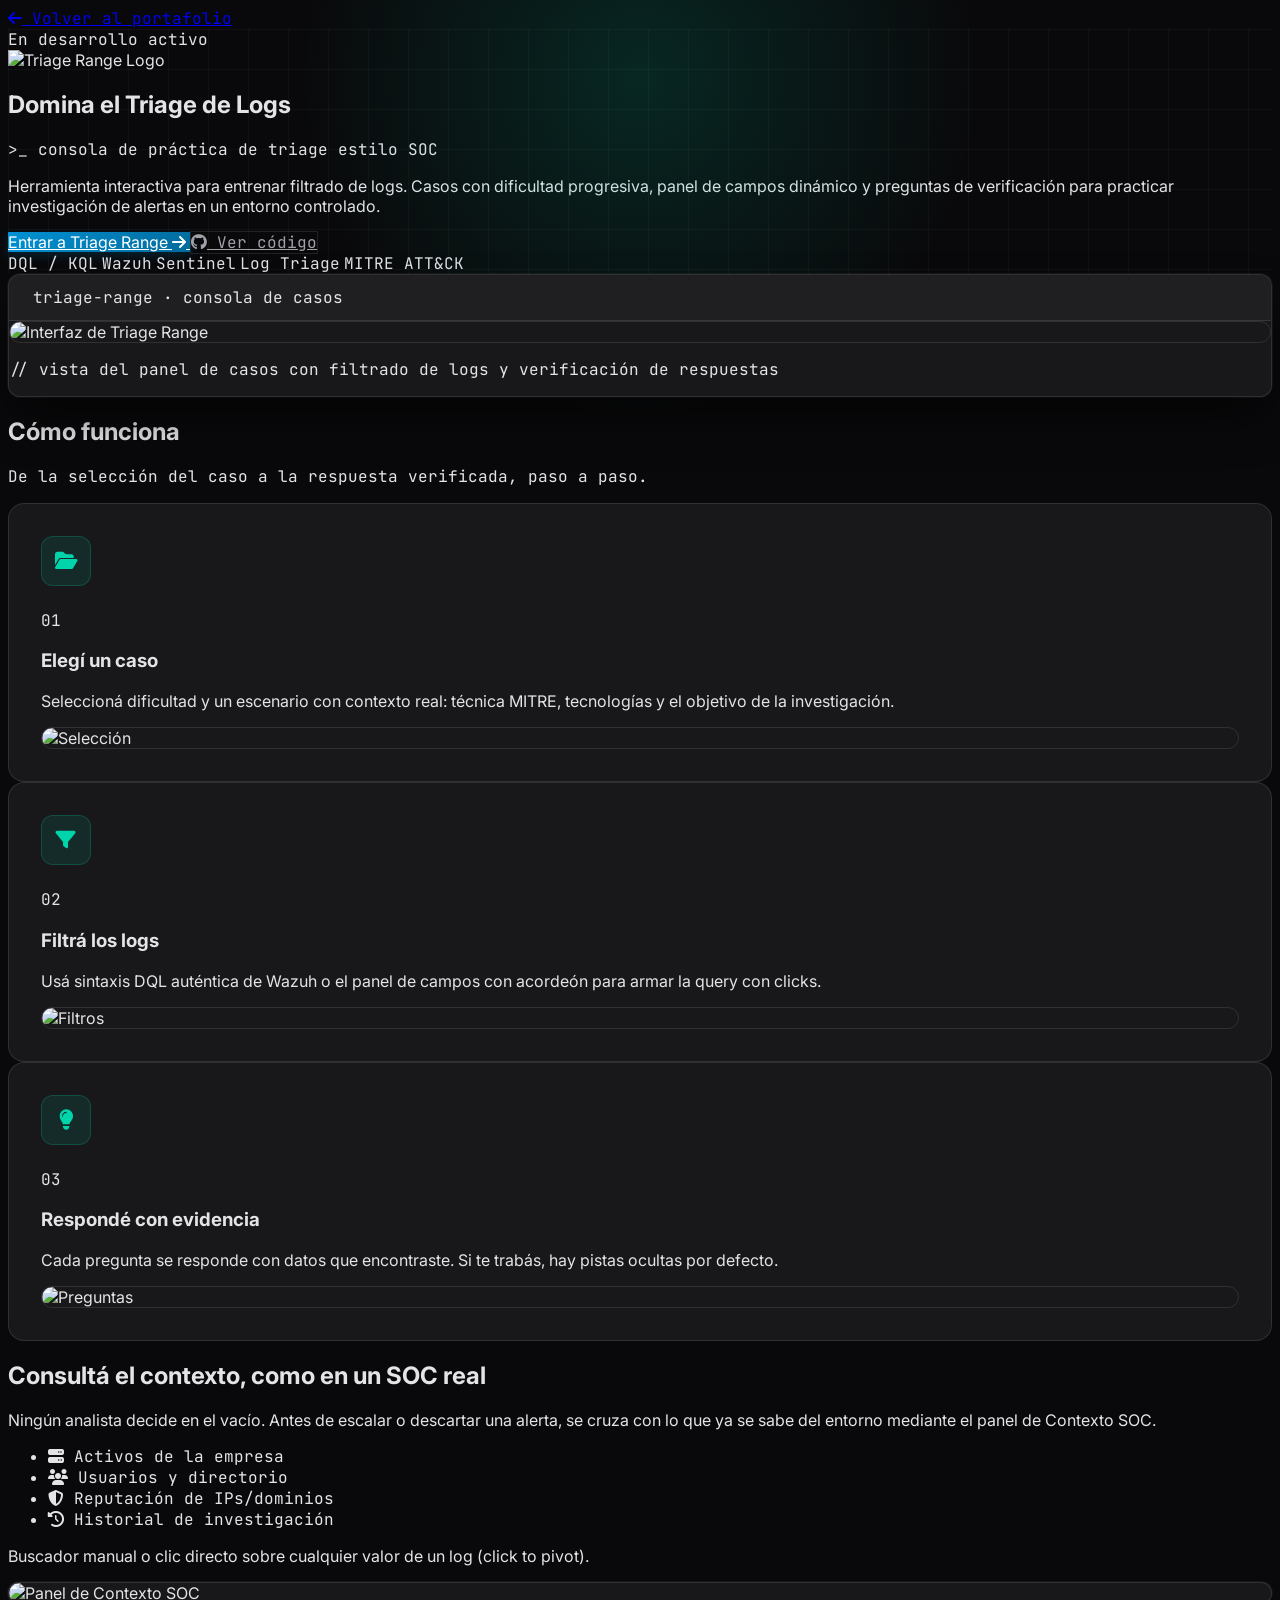
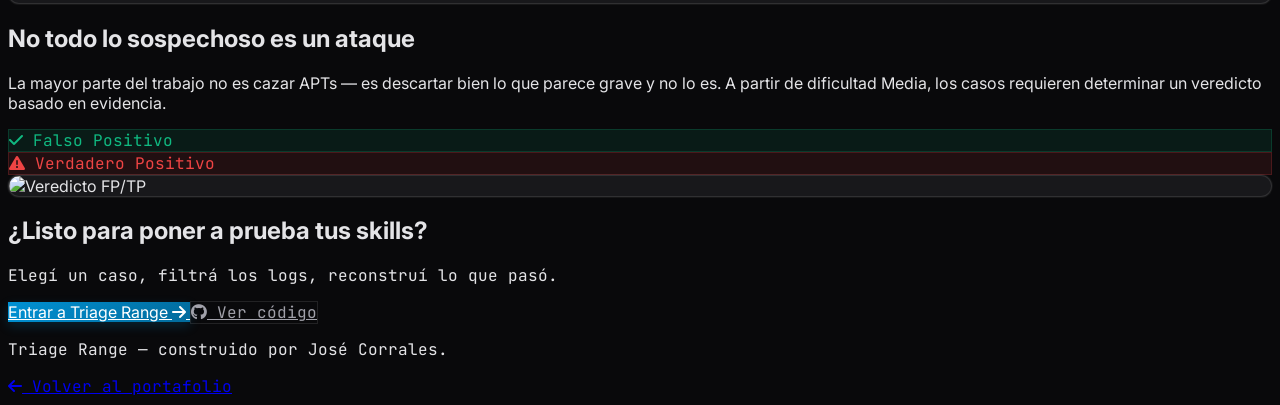
==== triage-range.html @ 8f10dc95 "Add files via upload" ====
<!DOCTYPE html>

<html lang="es"><head>
<meta charset="utf-8"/>
<meta content="width=device-width, initial-scale=1.0" name="viewport"/>
<title>Triage Range · José Corrales</title>
<script src="https://cdn.tailwindcss.com?plugins=forms,container-queries"></script>
<link href="https://fonts.googleapis.com" rel="preconnect"/>
<link crossorigin="" href="https://fonts.gstatic.com" rel="preconnect"/>
<link href="https://fonts.googleapis.com/css2?family=Inter:opsz,wght@14..32,300..700&amp;family=JetBrains+Mono:wght@400;500;600;700&amp;display=swap" rel="stylesheet"/>
<link href="https://cdnjs.cloudflare.com/ajax/libs/font-awesome/6.4.0/css/all.min.css" rel="stylesheet"/>
<link href="img/favicon.ico" rel="icon" type="image/x-icon"/>
<style>
        :root {
            --tr-accent: #00d4aa;
            --tr-accent-hover: #00e6b8;
            --tr-accent-2: #0091d4;
            --tr-bg: #09090b;
            --tr-bg-card: #18181b;
            --tr-border: rgba(255, 255, 255, 0.1);
            --tr-text: #e4e4e7;
            --tr-text-muted: #a1a1aa;
        }

        body {
            font-family: 'Inter', sans-serif;
            background-color: var(--tr-bg);
            color: var(--tr-text);
            overflow-x: hidden;
        }

        .font-mono {
            font-family: 'JetBrains Mono', monospace;
        }

        /* Hero Background with Grid and Glow */
        .hero-bg {
            position: relative;
            background-image: 
                linear-gradient(rgba(255, 255, 255, 0.03) 1px, transparent 1px),
                linear-gradient(90deg, rgba(255, 255, 255, 0.03) 1px, transparent 1px);
            background-size: 40px 40px;
        }
        .hero-glow {
            position: absolute;
            top: 20%;
            left: 50%;
            transform: translate(-50%, -50%);
            width: 800px;
            height: 800px;
            background: radial-gradient(circle, rgba(0, 212, 170, 0.15) 0%, transparent 60%);
            pointer-events: none;
            z-index: 0;
        }

        /* Buttons */
        .btn-primary {
            background: linear-gradient(135deg, var(--tr-accent-2), #026b9c);
            color: white;
            transition: all 0.3s ease;
            box-shadow: 0 4px 12px rgba(0, 145, 212, 0.2);
        }
        .btn-primary:hover {
            transform: translateY(-2px);
            background: linear-gradient(135deg, var(--tr-accent), var(--tr-accent-2));
            box-shadow: 0 6px 20px rgba(0, 212, 170, 0.3);
            color: #04120e;
        }
        
        .btn-secondary {
            background: transparent;
            border: 1px solid var(--tr-border);
            color: var(--tr-text-muted);
            transition: all 0.3s ease;
        }
        .btn-secondary:hover {
            border-color: var(--tr-accent);
            color: var(--tr-accent);
            background: rgba(0, 212, 170, 0.05);
        }

        /* Terminal Showcase */
        .terminal-mockup {
            background: var(--tr-bg-card);
            border: 1px solid var(--tr-border);
            border-radius: 12px;
            box-shadow: 0 25px 50px -12px rgba(0, 0, 0, 0.7), 0 0 0 1px rgba(255,255,255,0.05);
            overflow: hidden;
            position: relative;
        }
        .terminal-header {
            background: rgba(255, 255, 255, 0.03);
            border-bottom: 1px solid var(--tr-border);
            padding: 12px 16px;
            display: flex;
            align-items: center;
            gap: 8px;
        }
        .terminal-dot {
            width: 10px;
            height: 10px;
            border-radius: 50%;
            background: #475569;
        }

        /* Feature Cards */
        .feature-card {
            background: var(--tr-bg-card);
            border: 1px solid var(--tr-border);
            border-radius: 16px;
            padding: 32px;
            transition: all 0.3s ease;
            position: relative;
            overflow: hidden;
        }
        .feature-card:hover {
            transform: translateY(-4px);
            border-color: rgba(0, 212, 170, 0.3);
            box-shadow: 0 10px 30px -10px rgba(0, 212, 170, 0.1);
        }
        .feature-icon-wrapper {
            width: 48px;
            height: 48px;
            border-radius: 12px;
            background: rgba(0, 212, 170, 0.1);
            color: var(--tr-accent);
            display: flex;
            align-items: center;
            justify-content: center;
            font-size: 1.25rem;
            margin-bottom: 24px;
            border: 1px solid rgba(0, 212, 170, 0.2);
        }

        /* Image Wrapper with Lupa */
        .tr-img-wrapper {
            position: relative;
            border-radius: 12px;
            overflow: hidden;
            border: 1px solid var(--tr-border);
            cursor: zoom-in;
        }
        .tr-img-overlay {
            position: absolute;
            inset: 0;
            background: rgba(0,0,0, 0.5);
            display: flex;
            align-items: center;
            justify-content: center;
            opacity: 0;
            transition: opacity 0.3s ease;
        }
        .tr-img-overlay i {
            color: #04120e;
            background: var(--tr-accent);
            width: 48px;
            height: 48px;
            border-radius: 50%;
            display: flex;
            align-items: center;
            justify-content: center;
            font-size: 1.25rem;
            transform: scale(0.8);
            transition: transform 0.3s cubic-bezier(0.16, 1, 0.3, 1);
        }
        .tr-img-wrapper:hover .tr-img-overlay { opacity: 1; }
        .tr-img-wrapper:hover .tr-img-overlay i { transform: scale(1); }
        .tr-img-wrapper img { transition: transform 0.4s ease; }
        .tr-img-wrapper:hover img { transform: scale(1.03); }

        /* Badges */
        .badge-fp {
            background: rgba(16, 185, 129, 0.1);
            color: #10b981;
            border: 1px solid rgba(16, 185, 129, 0.2);
        }
        .badge-tp {
            background: rgba(239, 68, 68, 0.1);
            color: #ef4444;
            border: 1px solid rgba(239, 68, 68, 0.2);
        }

        /* Lightbox */
        .tr-modal {
            display: none;
            position: fixed;
            inset: 0;
            z-index: 50;
            background: rgba(0, 0, 0, 0.9);
            backdrop-filter: blur(8px);
            align-items: center;
            justify-content: center;
            padding: 24px;
            opacity: 0;
            transition: opacity 0.3s ease;
        }
        .tr-modal.active {
            display: flex;
            opacity: 1;
        }
        .tr-modal-content {
            position: relative;
            max-width: 90vw;
            max-height: 90vh;
            border-radius: 12px;
            overflow: auto;
            border: 1px solid var(--tr-border);
            transform: scale(0.95);
            transition: transform 0.3s cubic-bezier(0.16, 1, 0.3, 1);
        }
        .tr-modal.active .tr-modal-content { transform: scale(1); }
        .tr-modal-content img {
            display: block;
            max-width: 100%;
            height: auto;
            cursor: zoom-in;
            transition: transform 0.3s ease;
        }
        .tr-modal-content img.zoomed {
            transform: scale(1.5);
            cursor: zoom-out;
        }
        .tr-modal-close {
            position: fixed;
            top: 24px;
            right: 24px;
            width: 48px;
            height: 48px;
            border-radius: 50%;
            background: rgba(0, 0, 0, 0.8);
            border: 1px solid var(--tr-border);
            color: var(--tr-text);
            display: flex;
            align-items: center;
            justify-content: center;
            cursor: pointer;
            z-index: 60;
            transition: all 0.2s ease;
        }
        .tr-modal-close:hover {
            background: var(--tr-accent);
            color: #04120e;
            transform: scale(1.1);
        }

        /* Glow effect on hover for cards */
        .glow-card::before {
            content: "";
            position: absolute;
            top: 0; left: 0; right: 0; bottom: 0;
            border-radius: inherit;
            padding: 1px;
            background: linear-gradient(45deg, transparent, rgba(0, 212, 170, 0.3), transparent);
            -webkit-mask: linear-gradient(#fff 0 0) content-box, linear-gradient(#fff 0 0);
            -webkit-mask-composite: xor;
            mask-composite: exclude;
            opacity: 0;
            transition: opacity 0.3s ease;
        }
        .glow-card:hover::before { opacity: 1; }
    </style>
</head>
<body>
<!-- Back Link -->
<div class="absolute top-6 left-6 z-20">
<a class="font-mono text-sm text-zinc-400 hover:text-[#00d4aa] transition-colors flex items-center gap-2" href="index.html#lab-projects">
<i class="fas fa-arrow-left"></i> Volver al portafolio
        </a>
</div>
<!-- 1. Hero Section -->
<section class="hero-bg min-h-screen flex flex-col justify-center pt-24 pb-16 px-6 lg:px-8 relative overflow-hidden">
<div class="hero-glow"></div>
<div class="relative z-10 max-w-5xl mx-auto text-center">
<div class="inline-flex items-center gap-2 font-mono text-xs font-semibold uppercase tracking-wider text-[#00d4aa] bg-[#00d4aa]/10 border border-[#00d4aa]/20 rounded-full px-4 py-2 mb-8">
<span class="w-2 h-2 rounded-full bg-[#00d4aa] shadow-[0_0_8px_#00d4aa]"></span> En desarrollo activo
            </div>
<div class="w-24 h-24 mx-auto bg-zinc-900 border border-zinc-800 rounded-2xl p-4 shadow-2xl mb-8 flex items-center justify-center">
<img alt="Triage Range Logo" class="w-full h-full object-contain" src="img/logo-512.png"/>
</div>
<h1 class="text-4xl md:text-6xl lg:text-7xl font-bold tracking-tight text-white mb-6">
                Domina el <span class="text-transparent bg-clip-text bg-gradient-to-r from-[#00d4aa] to-[#0091d4]">Triage de Logs</span>
</h1>
<p class="font-mono text-sm md:text-base text-[#00d4aa] mb-6">
                &gt;_ consola de práctica de triage estilo SOC
            </p>
<p class="text-lg md:text-xl text-zinc-400 max-w-3xl mx-auto mb-10 leading-relaxed">
                Herramienta interactiva para entrenar filtrado de logs. Casos con dificultad progresiva, 
                panel de campos dinámico y preguntas de verificación para practicar investigación 
                de alertas en un entorno controlado.
            </p>
<div class="flex flex-col sm:flex-row items-center justify-center gap-4 mb-12">
<a class="btn-primary flex items-center gap-2 px-8 py-4 rounded-lg font-semibold text-sm w-full sm:w-auto justify-center" href="https://github.com/Jcorrales02/Cibersecurity-portafolio/tree/main/homelabs/app3">
                    Entrar a Triage Range <i class="fas fa-arrow-right"></i>
</a>
<a class="btn-secondary flex items-center gap-2 px-8 py-4 rounded-lg font-mono text-sm w-full sm:w-auto justify-center" href="https://github.com/Jcorrales02/Cibersecurity-portafolio/tree/main/homelabs/app3" rel="noopener" target="_blank">
<i class="fab fa-github"></i> Ver código
                </a>
</div>
<div class="flex flex-wrap justify-center gap-3 max-w-2xl mx-auto">
<span class="font-mono text-xs text-[#00d4aa] bg-[#00d4aa]/10 border border-[#00d4aa]/20 px-3 py-1.5 rounded-md">DQL / KQL</span>
<span class="font-mono text-xs text-[#00d4aa] bg-[#00d4aa]/10 border border-[#00d4aa]/20 px-3 py-1.5 rounded-md">Wazuh</span>
<span class="font-mono text-xs text-[#00d4aa] bg-[#00d4aa]/10 border border-[#00d4aa]/20 px-3 py-1.5 rounded-md">Sentinel</span>
<span class="font-mono text-xs text-[#00d4aa] bg-[#00d4aa]/10 border border-[#00d4aa]/20 px-3 py-1.5 rounded-md">Log Triage</span>
<span class="font-mono text-xs text-[#00d4aa] bg-[#00d4aa]/10 border border-[#00d4aa]/20 px-3 py-1.5 rounded-md">MITRE ATT&amp;CK</span>
</div>
</div>
</section>
<!-- 2. Screenshot Showcase -->
<section class="max-w-7xl mx-auto px-6 lg:px-8 -mt-16 mb-32 relative z-20">
<div class="terminal-mockup">
<div class="terminal-header">
<div class="flex gap-2">
<span class="terminal-dot"></span>
<span class="terminal-dot"></span>
<span class="terminal-dot"></span>
</div>
<span class="font-mono text-xs text-zinc-500 ml-4">triage-range · consola de casos</span>
</div>
<div class="tr-img-wrapper zoomable-trigger border-0 rounded-none">
<img alt="Interfaz de Triage Range" class="w-full block" src="img/triagerange.png"/>
<div class="tr-img-overlay"><i class="fas fa-search-plus"></i></div>
</div>
<div class="p-4 border-t border-white/5 bg-zinc-900/50">
<p class="font-mono text-xs text-zinc-500">// vista del panel de casos con filtrado de logs y verificación de respuestas</p>
</div>
</div>
</section>
<!-- 3. Feature Grid -->
<section class="py-24 bg-zinc-950">
<div class="max-w-7xl mx-auto px-6 lg:px-8">
<div class="text-center max-w-3xl mx-auto mb-16">
<h2 class="text-3xl md:text-4xl font-bold text-white mb-4">Cómo funciona</h2>
<p class="font-mono text-zinc-400">De la selección del caso a la respuesta verificada, paso a paso.</p>
</div>
<div class="grid grid-cols-1 md:grid-cols-2 lg:grid-cols-3 gap-6">
<!-- Card 1 -->
<div class="feature-card glow-card">
<div class="flex items-center justify-between mb-6">
<div class="feature-icon-wrapper mb-0">
<i class="fas fa-folder-open"></i>
</div>
<span class="font-mono text-xs font-bold text-[#00d4aa] bg-[#00d4aa]/10 px-3 py-1 rounded-md border border-[#00d4aa]/20">01</span>
</div>
<h3 class="text-xl font-bold text-white mb-3">Elegí un caso</h3>
<p class="text-zinc-400 text-sm mb-6 leading-relaxed">Seleccioná dificultad y un escenario con contexto real: técnica MITRE, tecnologías y el objetivo de la investigación.</p>
<div class="tr-img-wrapper zoomable-trigger">
<img alt="Selección" class="w-full block" src="img/how-01-casos.png"/>
<div class="tr-img-overlay"><i class="fas fa-search-plus"></i></div>
</div>
</div>
<!-- Card 2 -->
<div class="feature-card glow-card">
<div class="flex items-center justify-between mb-6">
<div class="feature-icon-wrapper mb-0">
<i class="fas fa-filter"></i>
</div>
<span class="font-mono text-xs font-bold text-[#00d4aa] bg-[#00d4aa]/10 px-3 py-1 rounded-md border border-[#00d4aa]/20">02</span>
</div>
<h3 class="text-xl font-bold text-white mb-3">Filtrá los logs</h3>
<p class="text-zinc-400 text-sm mb-6 leading-relaxed">Usá sintaxis DQL auténtica de Wazuh o el panel de campos con acordeón para armar la query con clicks.</p>
<div class="tr-img-wrapper zoomable-trigger">
<img alt="Filtros" class="w-full block" src="img/how-02-filtros.png"/>
<div class="tr-img-overlay"><i class="fas fa-search-plus"></i></div>
</div>
</div>
<!-- Card 3 -->
<div class="feature-card glow-card">
<div class="flex items-center justify-between mb-6">
<div class="feature-icon-wrapper mb-0">
<i class="fas fa-lightbulb"></i>
</div>
<span class="font-mono text-xs font-bold text-[#00d4aa] bg-[#00d4aa]/10 px-3 py-1 rounded-md border border-[#00d4aa]/20">03</span>
</div>
<h3 class="text-xl font-bold text-white mb-3">Respondé con evidencia</h3>
<p class="text-zinc-400 text-sm mb-6 leading-relaxed">Cada pregunta se responde con datos que encontraste. Si te trabás, hay pistas ocultas por defecto.</p>
<div class="tr-img-wrapper zoomable-trigger">
<img alt="Preguntas" class="w-full block" src="img/how-03-preguntas.png"/>
<div class="tr-img-overlay"><i class="fas fa-search-plus"></i></div>
</div>
</div>
</div>
</div>
</section>
<!-- 4. SOC Context Section -->
<section class="py-24 border-y border-white/5 relative bg-zinc-900/30">
<div class="max-w-7xl mx-auto px-6 lg:px-8">
<div class="grid grid-cols-1 lg:grid-cols-2 gap-16 items-center">
<div>
<h2 class="text-3xl md:text-4xl font-bold text-white mb-6">Consultá el contexto, como en un SOC real</h2>
<p class="text-zinc-400 text-lg mb-8 leading-relaxed">Ningún analista decide en el vacío. Antes de escalar o descartar una alerta, se cruza con lo que ya se sabe del entorno mediante el panel de Contexto SOC.</p>
<ul class="space-y-4 mb-8 font-mono text-sm">
<li class="flex items-center gap-3 text-zinc-300">
<i class="fas fa-server text-[#00d4aa]"></i> Activos de la empresa
                        </li>
<li class="flex items-center gap-3 text-zinc-300">
<i class="fas fa-users text-[#00d4aa]"></i> Usuarios y directorio
                        </li>
<li class="flex items-center gap-3 text-zinc-300">
<i class="fas fa-shield-alt text-[#00d4aa]"></i> Reputación de IPs/dominios
                        </li>
<li class="flex items-center gap-3 text-zinc-300">
<i class="fas fa-history text-[#00d4aa]"></i> Historial de investigación
                        </li>
</ul>
<p class="text-sm text-zinc-500 italic">Buscador manual o clic directo sobre cualquier valor de un log (click to pivot).</p>
</div>
<div class="relative">
<div class="absolute -inset-4 bg-gradient-to-r from-[#00d4aa]/10 to-[#0091d4]/10 blur-xl rounded-full"></div>
<div class="tr-img-wrapper zoomable-trigger terminal-mockup">
<img alt="Panel de Contexto SOC" class="w-full block relative z-10 rounded-lg" src="img/how-05-SOC.png"/>
<div class="tr-img-overlay"><i class="fas fa-search-plus"></i></div>
</div>
</div>
</div>
</div>
</section>
<!-- 5. Verdict Section -->
<section class="py-24 bg-zinc-950">
<div class="max-w-5xl mx-auto px-6 lg:px-8 text-center">
<h2 class="text-3xl md:text-4xl font-bold text-white mb-6">No todo lo sospechoso es un ataque</h2>
<p class="text-zinc-400 text-lg mb-10 max-w-3xl mx-auto leading-relaxed">La mayor parte del trabajo no es cazar APTs — es descartar bien lo que parece grave y no lo es. A partir de dificultad Media, los casos requieren determinar un veredicto basado en evidencia.</p>
<div class="flex flex-wrap items-center justify-center gap-4 mb-12">
<div class="badge-fp px-6 py-3 rounded-lg font-mono text-sm font-bold flex items-center gap-2">
<i class="fas fa-check"></i> Falso Positivo
                </div>
<div class="badge-tp px-6 py-3 rounded-lg font-mono text-sm font-bold flex items-center gap-2">
<i class="fas fa-triangle-exclamation"></i> Verdadero Positivo
                </div>
</div>
<div class="tr-img-wrapper zoomable-trigger terminal-mockup max-w-4xl mx-auto shadow-2xl">
<img alt="Veredicto FP/TP" class="w-full block" src="img/how-05-TP.png"/>
<div class="tr-img-overlay"><i class="fas fa-search-plus"></i></div>
</div>
</div>
</section>
<!-- 6. CTA Final -->
<section class="py-32 relative overflow-hidden">
<div class="absolute inset-0 hero-bg"></div>
<div class="absolute inset-0 bg-gradient-to-t from-zinc-950 via-transparent to-zinc-950"></div>
<div class="relative z-10 max-w-4xl mx-auto px-6 text-center">
<h2 class="text-4xl md:text-5xl font-bold text-white mb-6">¿Listo para poner a prueba tus skills?</h2>
<p class="font-mono text-zinc-400 mb-10">Elegí un caso, filtrá los logs, reconstruí lo que pasó.</p>
<div class="flex flex-col sm:flex-row items-center justify-center gap-4">
<a class="btn-primary flex items-center gap-2 px-8 py-4 rounded-lg font-semibold text-sm w-full sm:w-auto justify-center" href="https://github.com/Jcorrales02/Cibersecurity-portafolio/tree/main/homelabs/app3">
                    Entrar a Triage Range <i class="fas fa-arrow-right"></i>
</a>
<a class="btn-secondary flex items-center gap-2 px-8 py-4 rounded-lg font-mono text-sm w-full sm:w-auto justify-center bg-zinc-900/50" href="https://github.com/Jcorrales02/Cibersecurity-portafolio/tree/main/homelabs/app3" rel="noopener" target="_blank">
<i class="fab fa-github"></i> Ver código
                </a>
</div>
</div>
</section>
<!-- Footer -->
<footer class="border-t border-white/5 py-8 bg-zinc-950">
<div class="max-w-7xl mx-auto px-6 lg:px-8 flex flex-col md:flex-row items-center justify-between gap-4 font-mono text-xs text-zinc-500">
<p>Triage Range — construido por José Corrales.</p>
<a class="hover:text-[#00d4aa] transition-colors flex items-center gap-2" href="index.html#lab-projects">
<i class="fas fa-arrow-left"></i> Volver al portafolio
            </a>
</div>
</footer>
<!-- Lightbox Modal -->
<div class="tr-modal" id="trImageModal">
<button class="tr-modal-close" id="trModalClose"><i class="fas fa-times"></i></button>
<div class="tr-modal-content" id="trModalContentBox">
<img alt="Vista ampliada" id="trModalImg" src=""/>
</div>
</div>
<script>
        document.addEventListener("DOMContentLoaded", () => {
            const modal = document.getElementById("trImageModal");
            const modalImg = document.getElementById("trModalImg");
            const closeModal = document.getElementById("trModalClose");
            const triggers = document.querySelectorAll(".zoomable-trigger");

            triggers.forEach(trigger => {
                trigger.addEventListener("click", () => {
                    const img = trigger.querySelector("img");
                    modalImg.src = img.src;
                    modalImg.classList.remove("zoomed");
                    modal.classList.add("active");
                    document.body.style.overflow = "hidden";
                });
            });

            modalImg.addEventListener("click", (e) => {
                e.stopPropagation();
                modalImg.classList.toggle("zoomed");
            });

            const closeLightbox = () => {
                modal.classList.remove("active");
                modalImg.classList.remove("zoomed");
                document.body.style.overflow = "";
            };

            closeModal.addEventListener("click", closeLightbox);
            
            modal.addEventListener("click", (e) => {
                if (e.target === modal || e.target === document.getElementById('trModalContentBox')) {
                    closeLightbox();
                }
            });

            document.addEventListener("keydown", (e) => {
                if (e.key === "Escape" && modal.classList.contains("active")) {
                    closeLightbox();
                }
            });
        });
    </script>
</body></html>
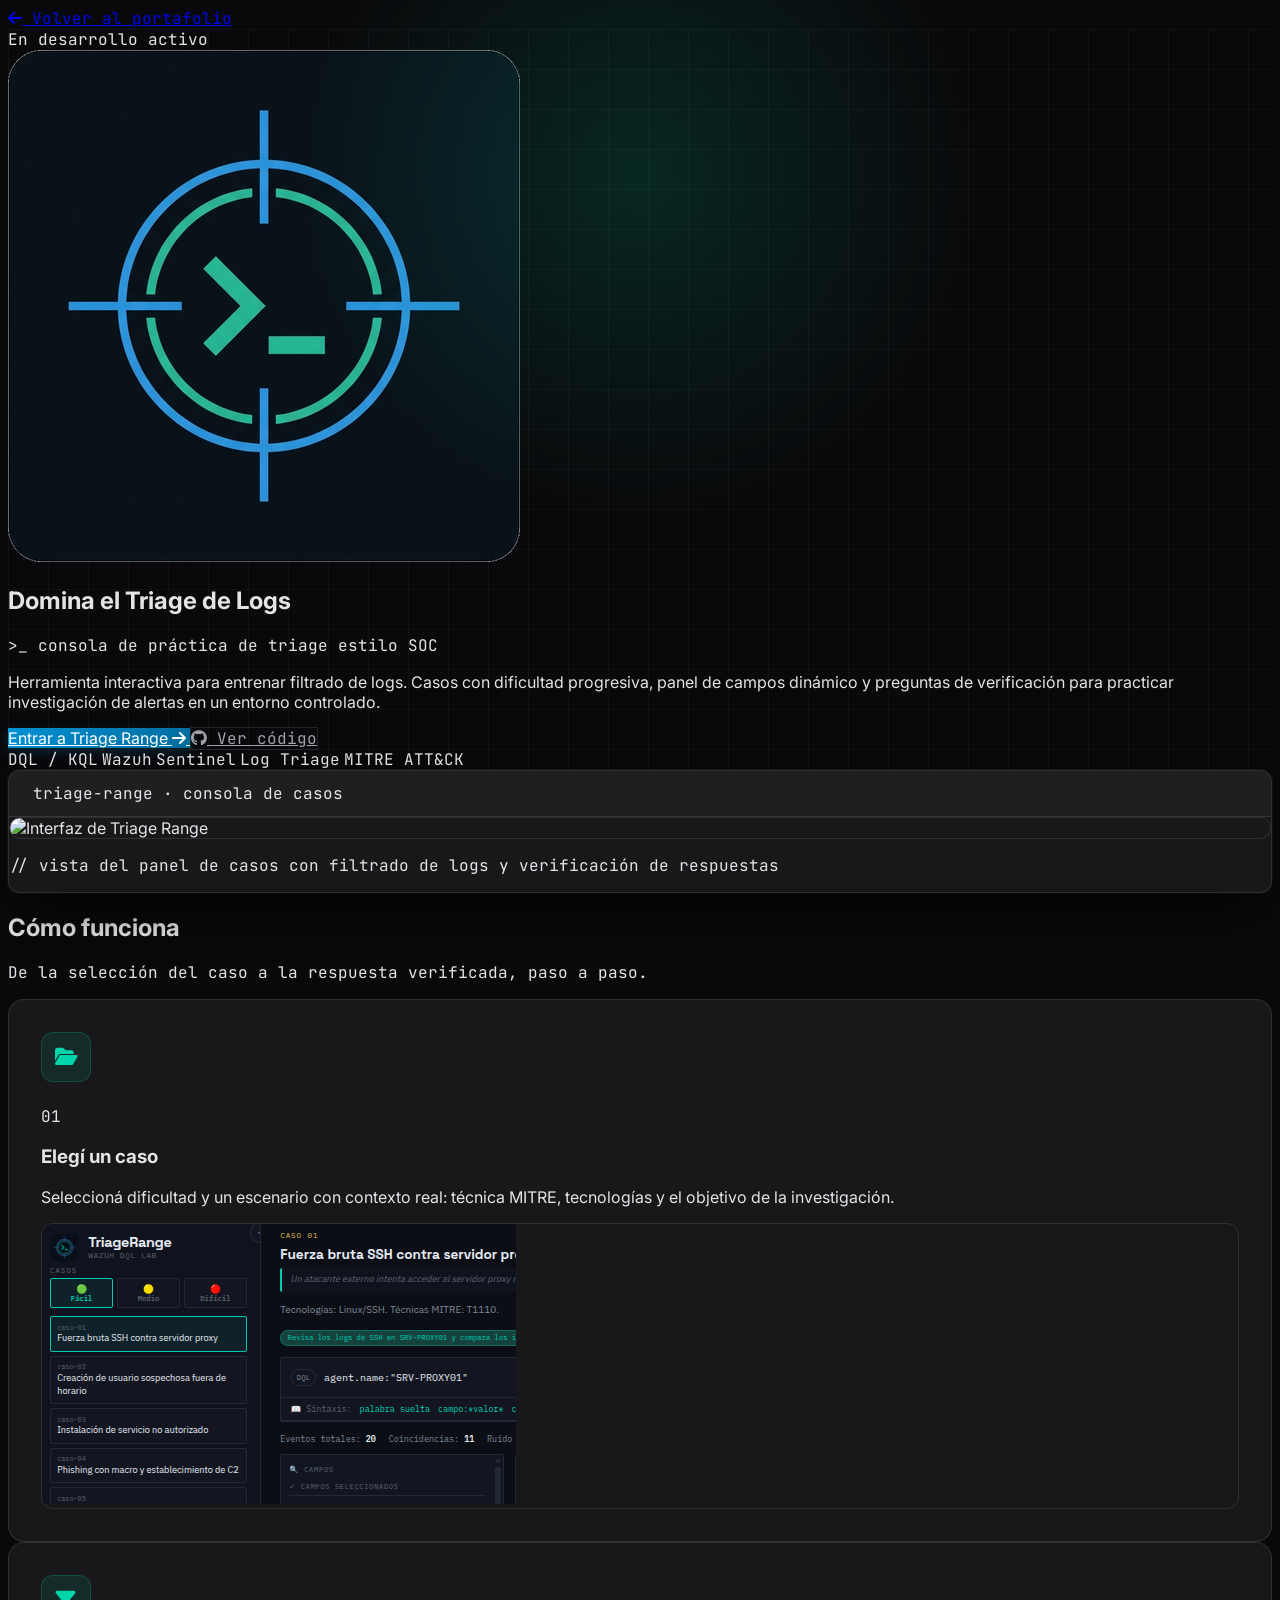
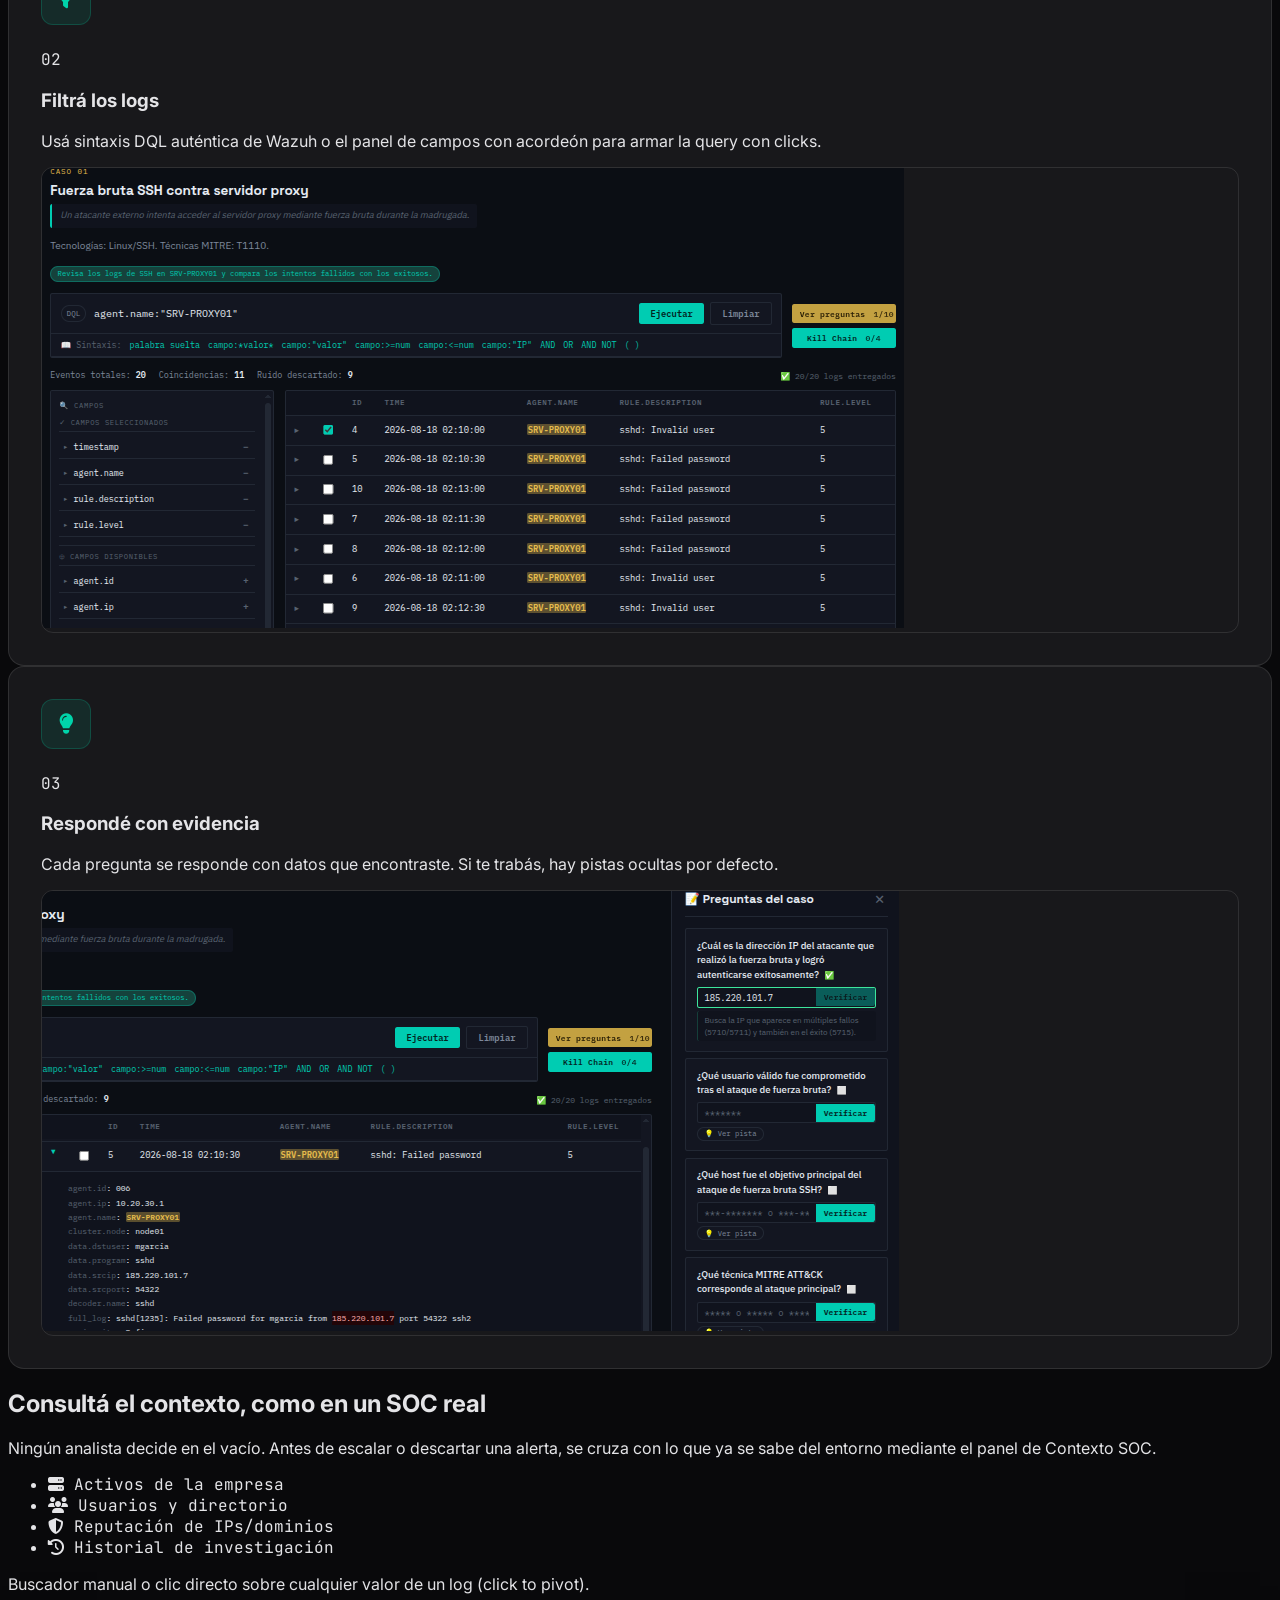
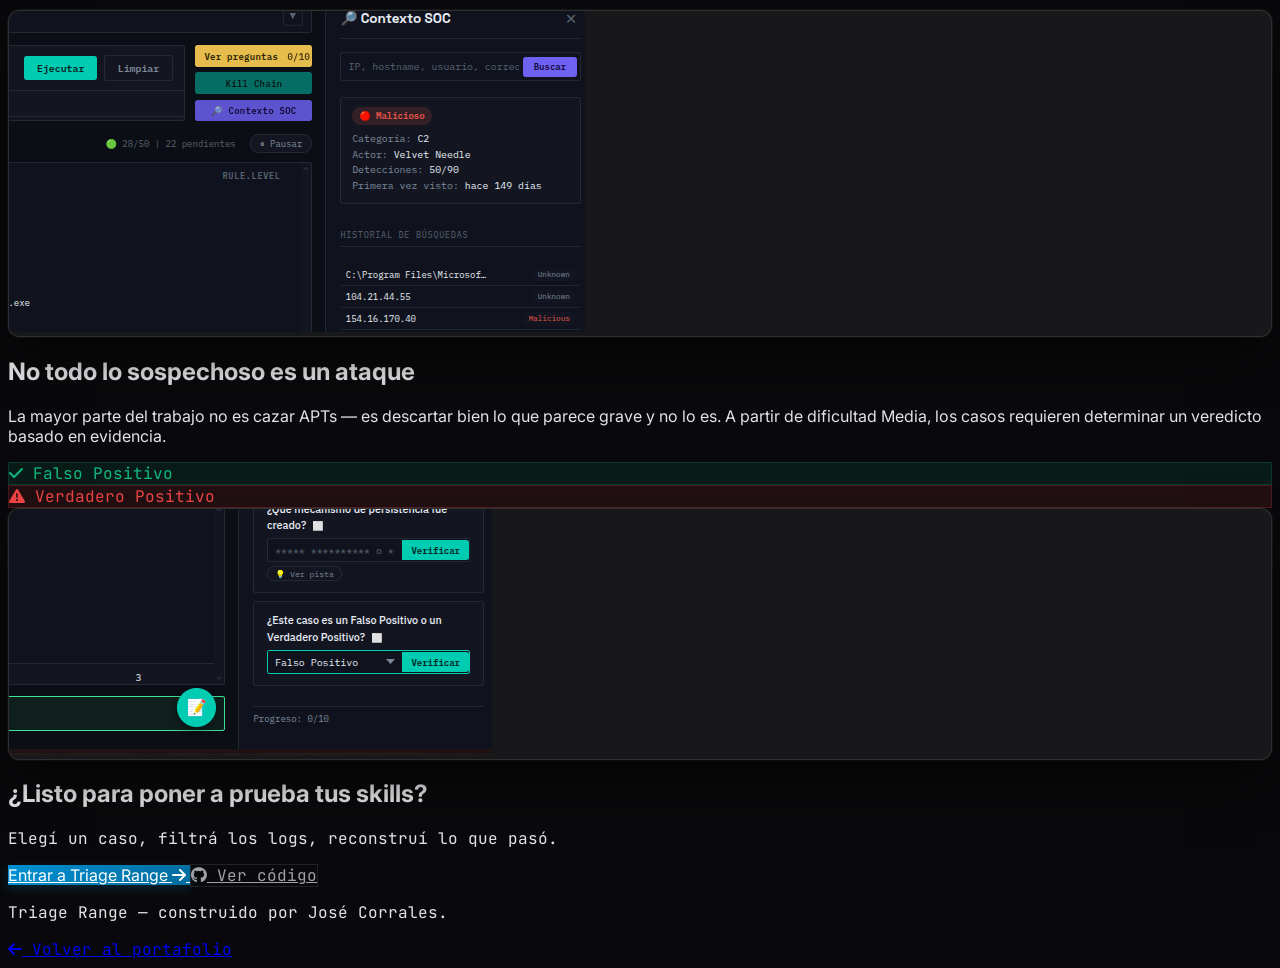
==== commit d9306f95: "Update triage-range.html" ====
--- a/triage-range.html
+++ b/triage-range.html
@@ -289,7 +289,7 @@
                 de alertas en un entorno controlado.
             </p>
 <div class="flex flex-col sm:flex-row items-center justify-center gap-4 mb-12">
-<a class="btn-primary flex items-center gap-2 px-8 py-4 rounded-lg font-semibold text-sm w-full sm:w-auto justify-center" href="https://github.com/Jcorrales02/Cibersecurity-portafolio/tree/main/homelabs/app3">
+<a class="btn-primary flex items-center gap-2 px-8 py-4 rounded-lg font-semibold text-sm w-full sm:w-auto justify-center" href="https://github.com/Jcorrales02/Cibersecurity-portafolio/blob/main/homelabs/app3/REDME.md">
                     Entrar a Triage Range <i class="fas fa-arrow-right"></i>
 </a>
 <a class="btn-secondary flex items-center gap-2 px-8 py-4 rounded-lg font-mono text-sm w-full sm:w-auto justify-center" href="https://github.com/Jcorrales02/Cibersecurity-portafolio/tree/main/homelabs/app3" rel="noopener" target="_blank">
@@ -441,7 +441,7 @@
 <h2 class="text-4xl md:text-5xl font-bold text-white mb-6">¿Listo para poner a prueba tus skills?</h2>
 <p class="font-mono text-zinc-400 mb-10">Elegí un caso, filtrá los logs, reconstruí lo que pasó.</p>
 <div class="flex flex-col sm:flex-row items-center justify-center gap-4">
-<a class="btn-primary flex items-center gap-2 px-8 py-4 rounded-lg font-semibold text-sm w-full sm:w-auto justify-center" href="https://github.com/Jcorrales02/Cibersecurity-portafolio/tree/main/homelabs/app3">
+<a class="btn-primary flex items-center gap-2 px-8 py-4 rounded-lg font-semibold text-sm w-full sm:w-auto justify-center" href="https://github.com/Jcorrales02/Cibersecurity-portafolio/blob/main/homelabs/app3/REDME.md">
                     Entrar a Triage Range <i class="fas fa-arrow-right"></i>
 </a>
 <a class="btn-secondary flex items-center gap-2 px-8 py-4 rounded-lg font-mono text-sm w-full sm:w-auto justify-center bg-zinc-900/50" href="https://github.com/Jcorrales02/Cibersecurity-portafolio/tree/main/homelabs/app3" rel="noopener" target="_blank">
@@ -509,4 +509,4 @@
             });
         });
     </script>
-</body></html>+</body></html>
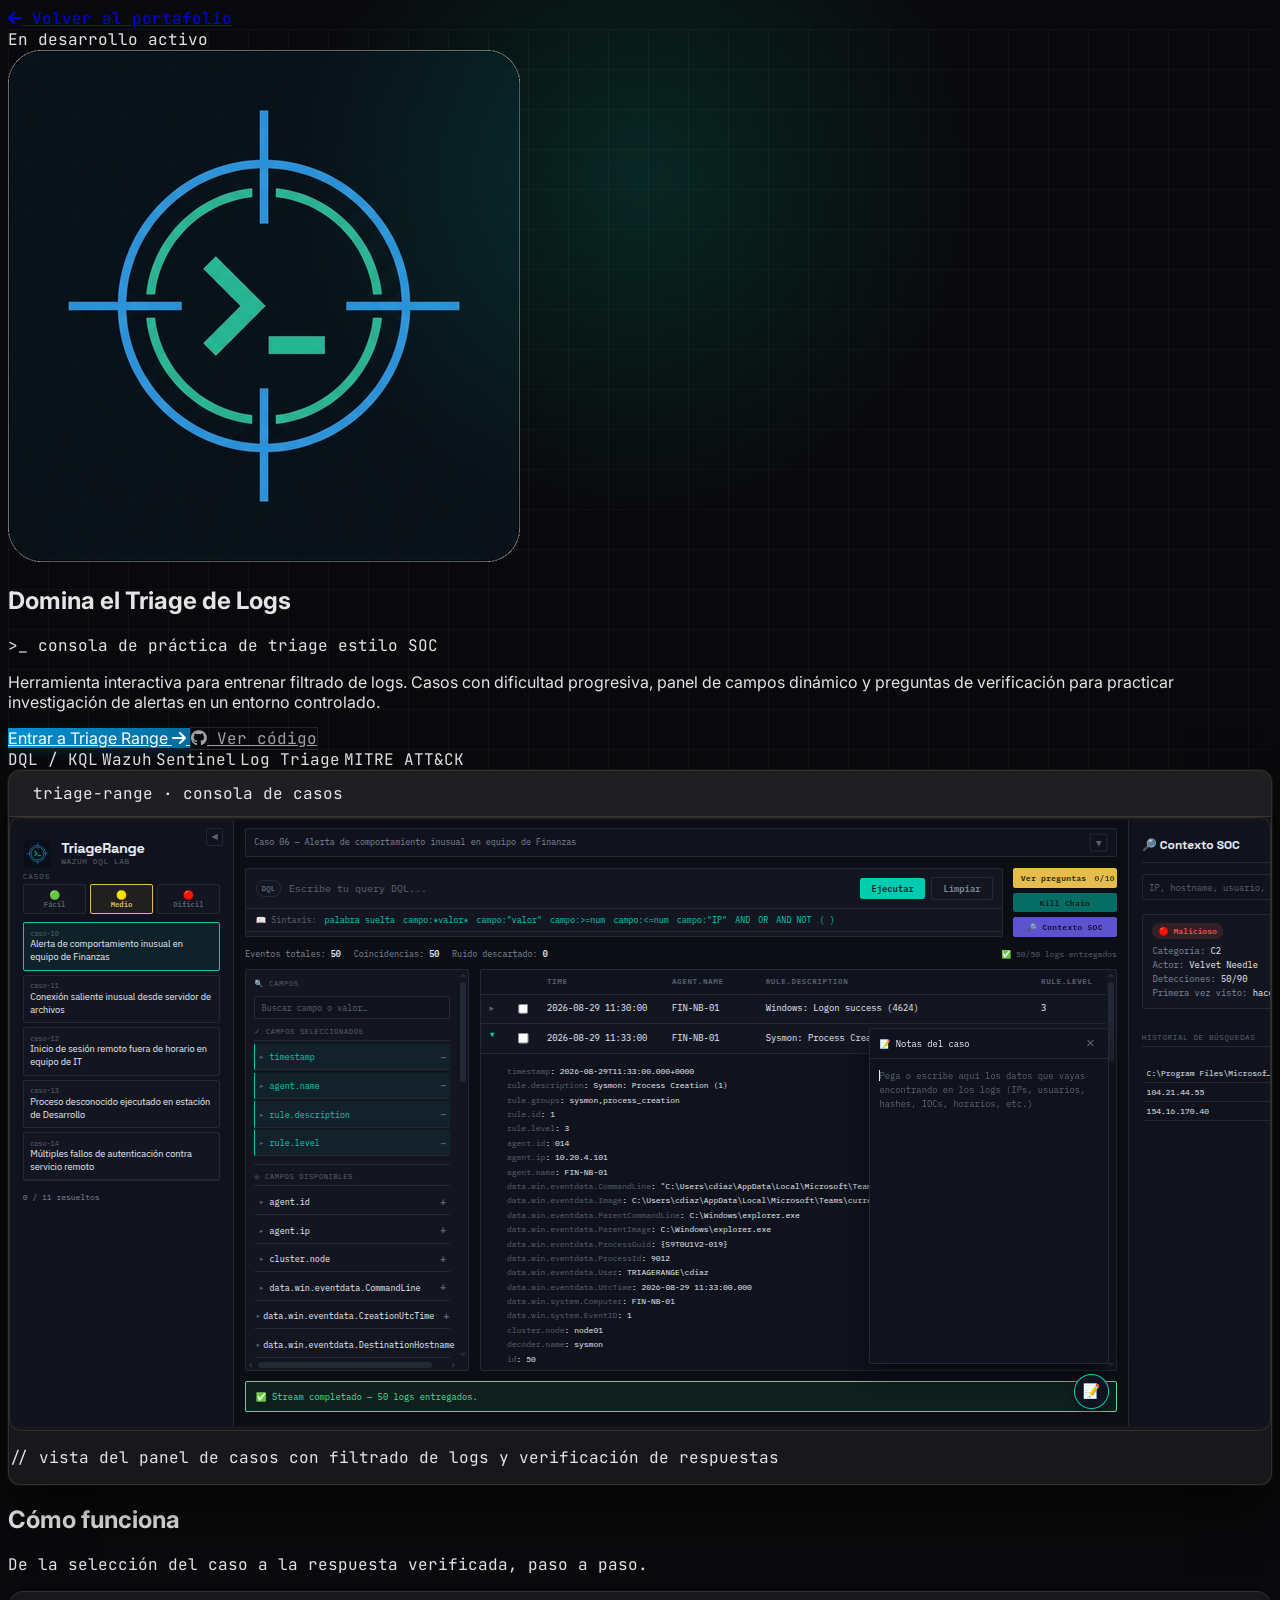
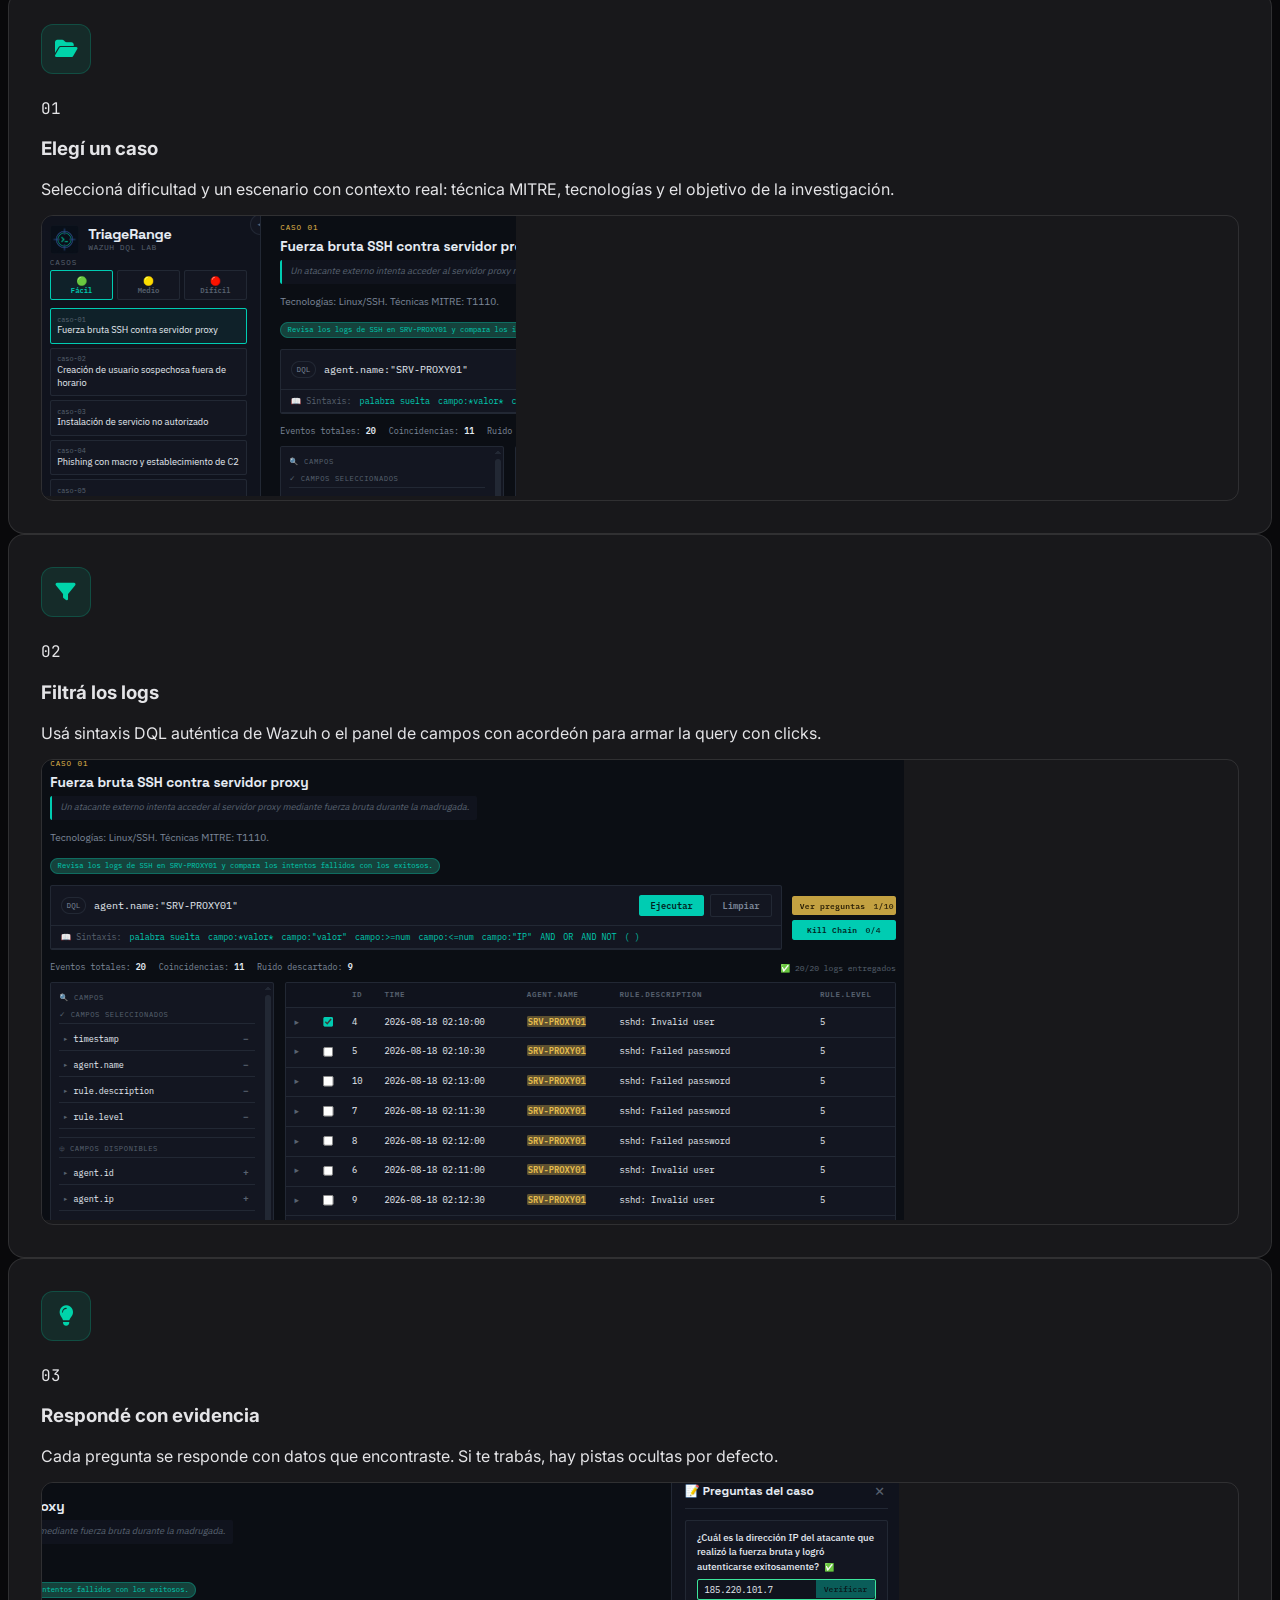
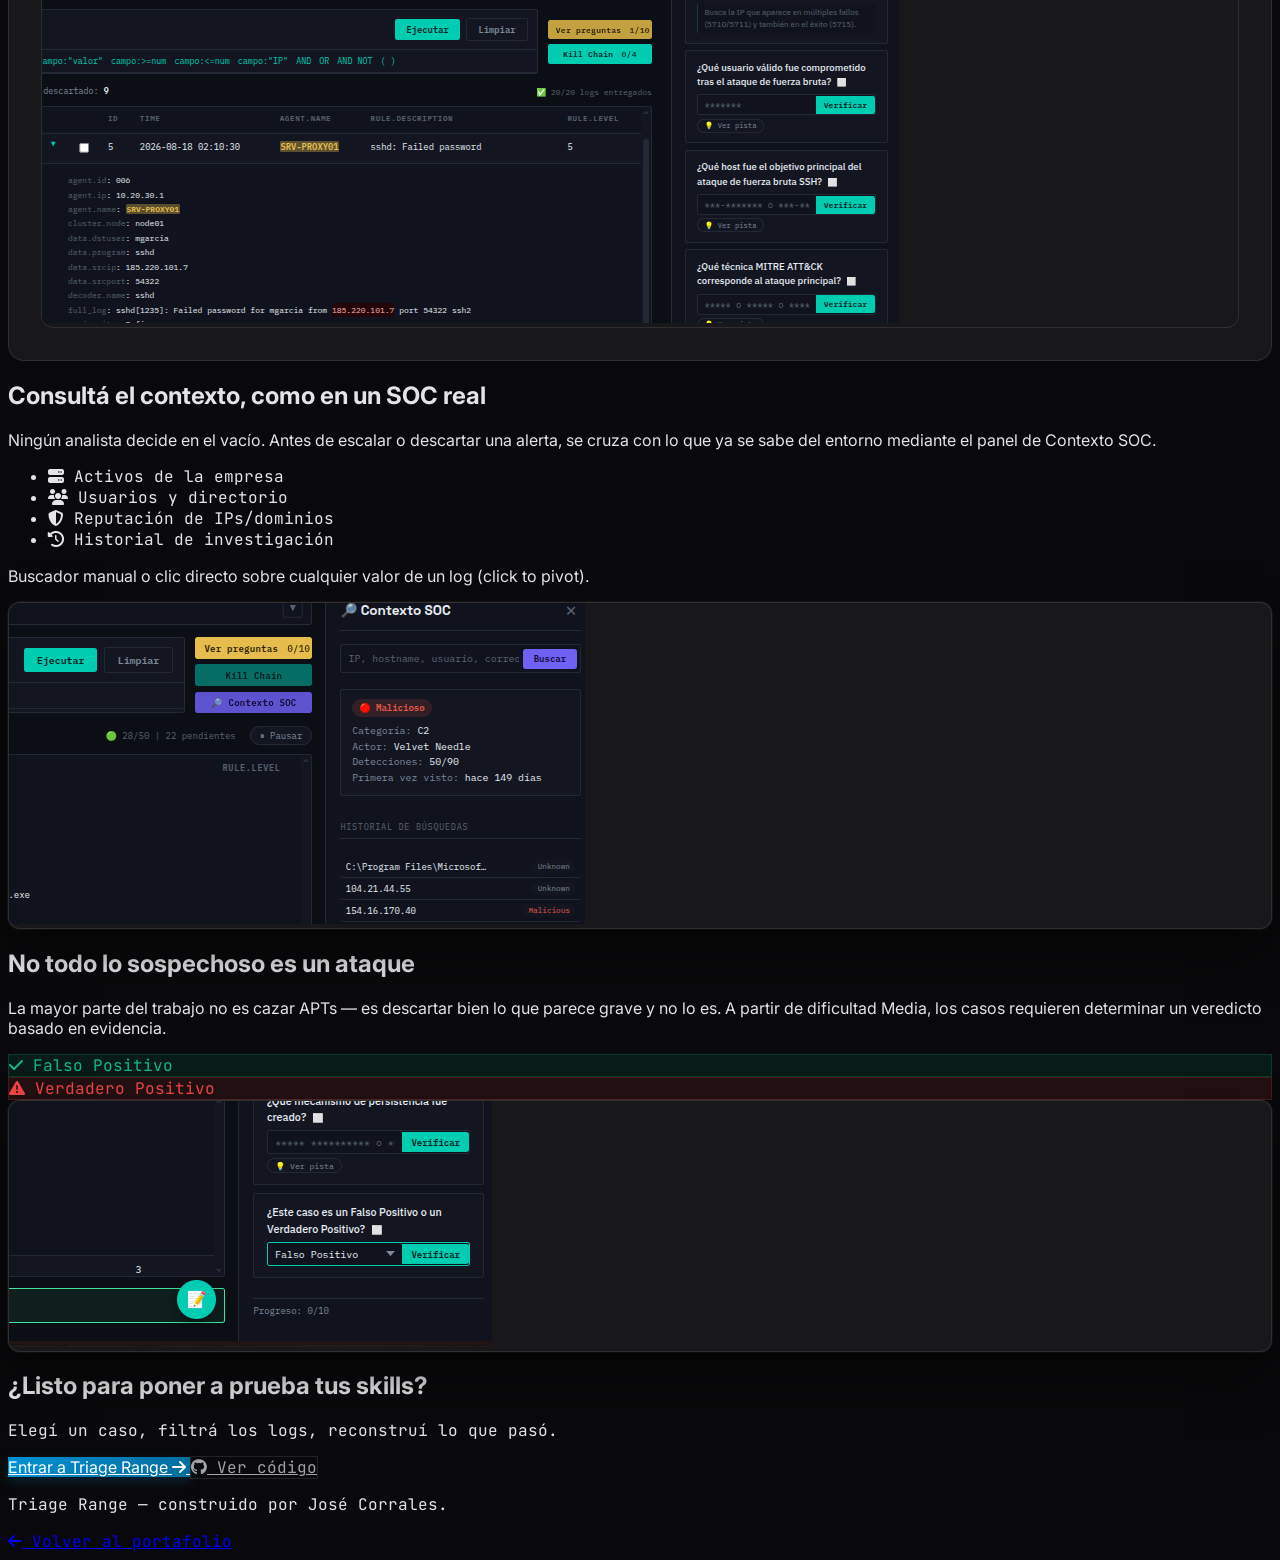
==== commit 3cbeb1d9: "Update triage-range.html" ====
--- a/triage-range.html
+++ b/triage-range.html
@@ -289,7 +289,7 @@
                 de alertas en un entorno controlado.
             </p>
 <div class="flex flex-col sm:flex-row items-center justify-center gap-4 mb-12">
-<a class="btn-primary flex items-center gap-2 px-8 py-4 rounded-lg font-semibold text-sm w-full sm:w-auto justify-center" href="https://github.com/Jcorrales02/Cibersecurity-portafolio/blob/main/homelabs/app3/REDME.md">
+<a class="btn-primary flex items-center gap-2 px-8 py-4 rounded-lg font-semibold text-sm w-full sm:w-auto justify-center" href="https://triage-range.netlify.app/">
                     Entrar a Triage Range <i class="fas fa-arrow-right"></i>
 </a>
 <a class="btn-secondary flex items-center gap-2 px-8 py-4 rounded-lg font-mono text-sm w-full sm:w-auto justify-center" href="https://github.com/Jcorrales02/Cibersecurity-portafolio/tree/main/homelabs/app3" rel="noopener" target="_blank">
@@ -441,7 +441,7 @@
 <h2 class="text-4xl md:text-5xl font-bold text-white mb-6">¿Listo para poner a prueba tus skills?</h2>
 <p class="font-mono text-zinc-400 mb-10">Elegí un caso, filtrá los logs, reconstruí lo que pasó.</p>
 <div class="flex flex-col sm:flex-row items-center justify-center gap-4">
-<a class="btn-primary flex items-center gap-2 px-8 py-4 rounded-lg font-semibold text-sm w-full sm:w-auto justify-center" href="https://github.com/Jcorrales02/Cibersecurity-portafolio/blob/main/homelabs/app3/REDME.md">
+<a class="btn-primary flex items-center gap-2 px-8 py-4 rounded-lg font-semibold text-sm w-full sm:w-auto justify-center" href="https://triage-range.netlify.app/">
                     Entrar a Triage Range <i class="fas fa-arrow-right"></i>
 </a>
 <a class="btn-secondary flex items-center gap-2 px-8 py-4 rounded-lg font-mono text-sm w-full sm:w-auto justify-center bg-zinc-900/50" href="https://github.com/Jcorrales02/Cibersecurity-portafolio/tree/main/homelabs/app3" rel="noopener" target="_blank">
